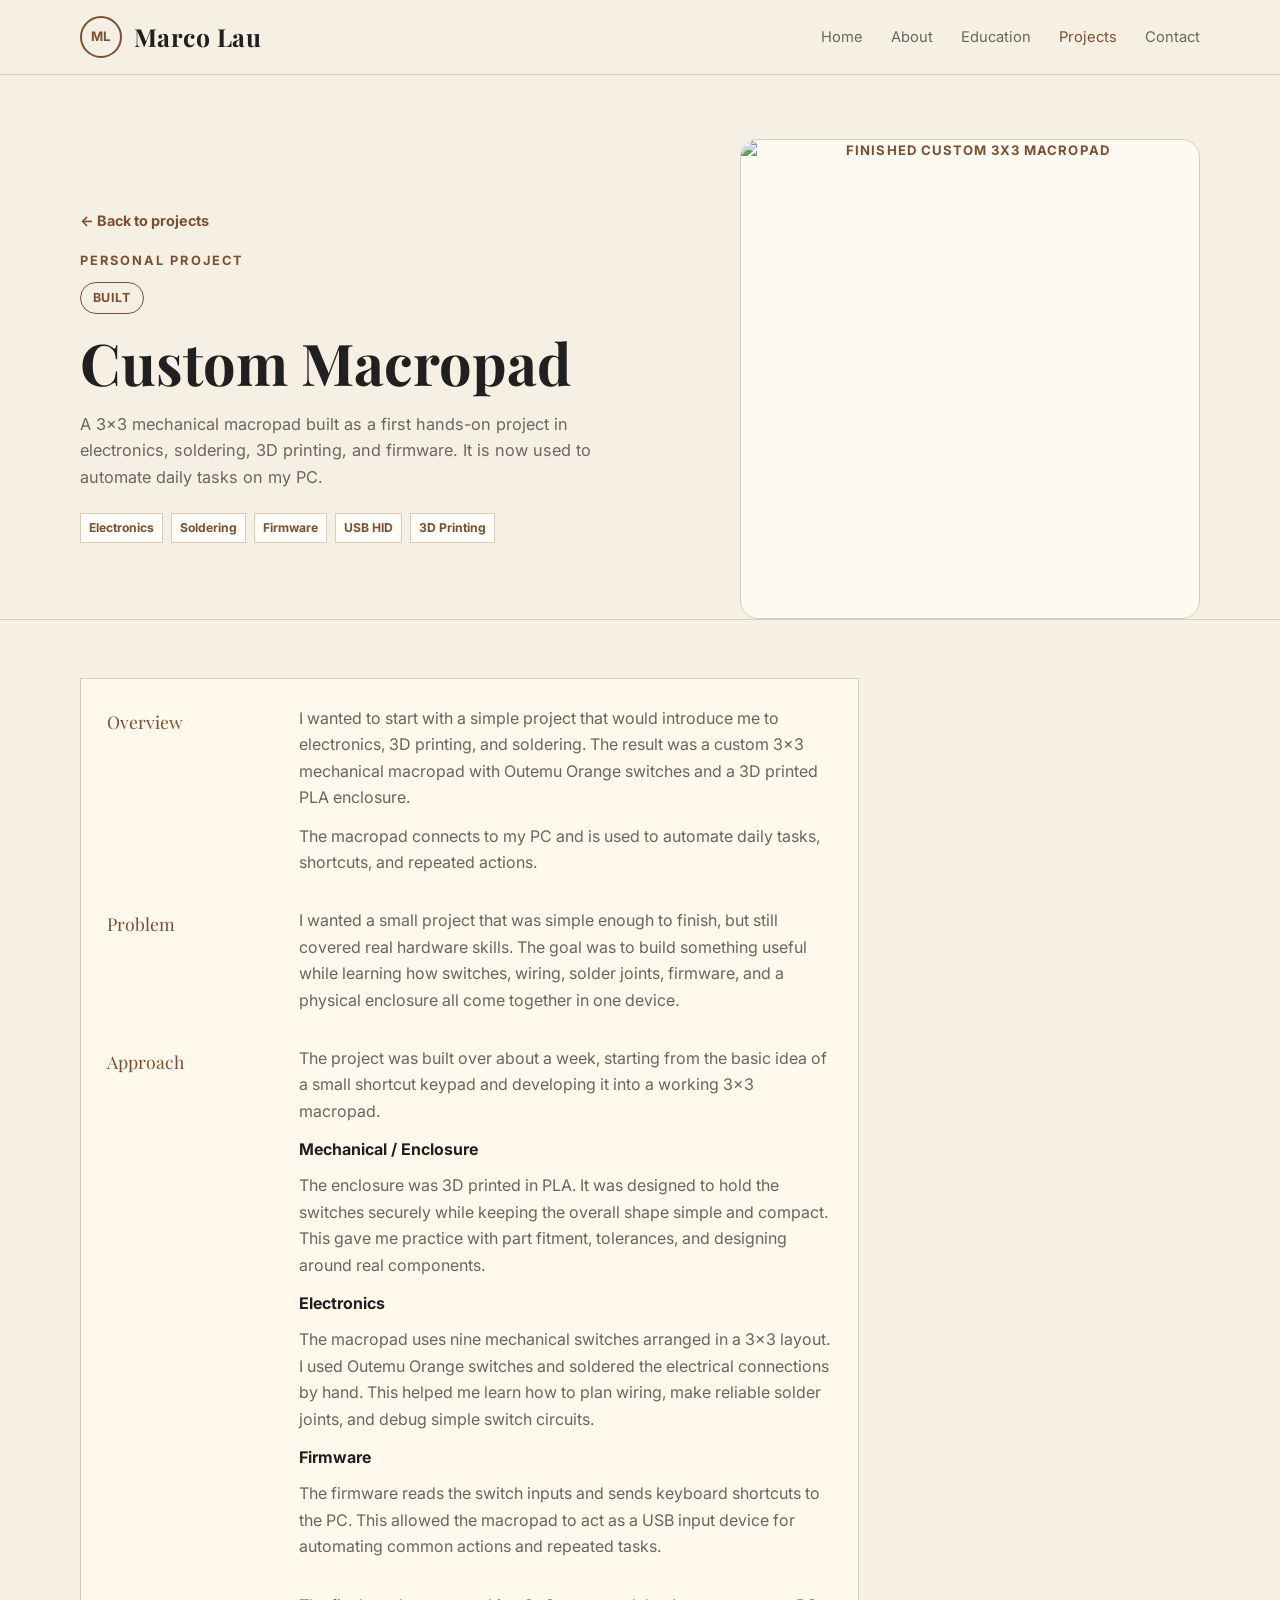
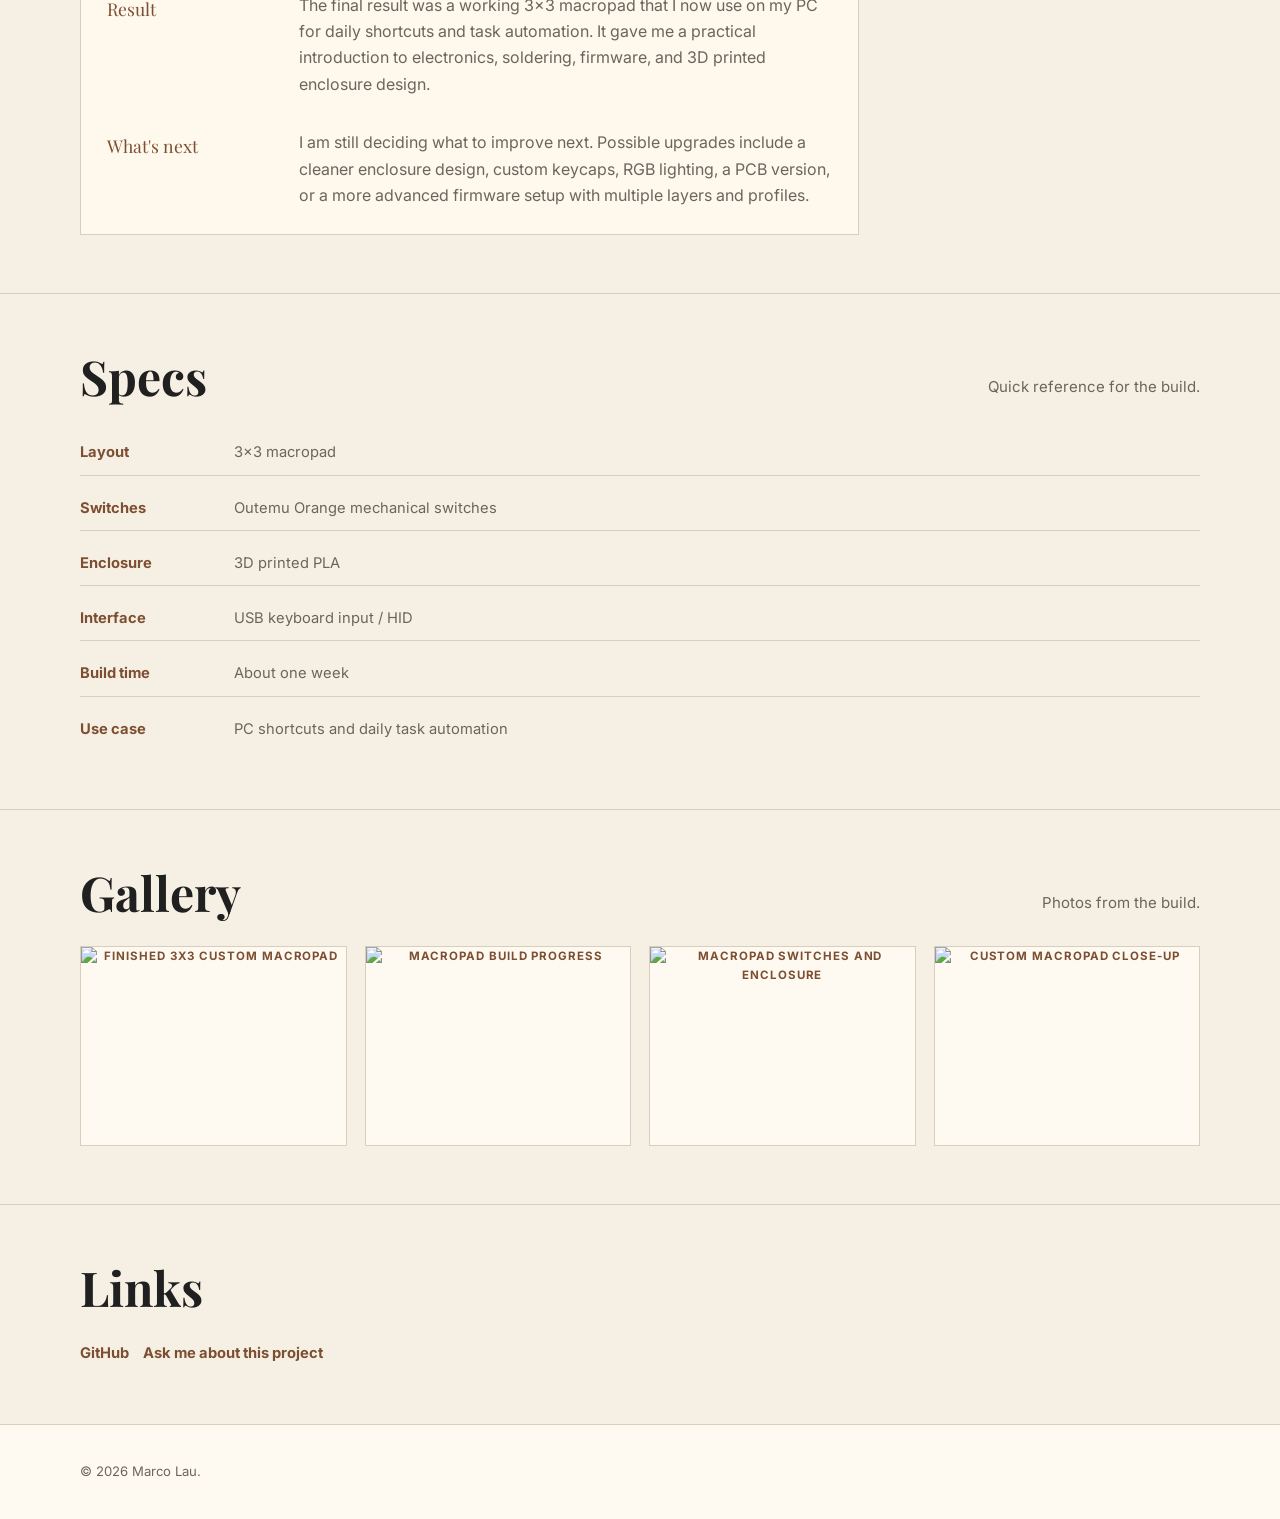
==== macropad.html @ 87a292ca "website files" ====
<!DOCTYPE html>
<html lang="en">
<head>
<meta charset="UTF-8">
<meta name="viewport" content="width=device-width, initial-scale=1.0">
<title>Marco Lau | Custom Macropad</title>
<meta name="description" content="Custom 3x3 macropad build by Marco Lau — electronics, soldering, 3D printing, and firmware.">
<link rel="preconnect" href="https://fonts.googleapis.com">
<link rel="preconnect" href="https://fonts.gstatic.com" crossorigin>
<link href="https://fonts.googleapis.com/css2?family=Inter:wght@400;500;600;700&family=Playfair+Display:wght@600;700&display=swap" rel="stylesheet">
<link rel="stylesheet" href="style.css">
</head>

<body>
  <header class="site-header">
    <div class="wrap nav">
      <a class="brand" href="index.html" aria-label="Home">
        <span class="brand-mark">ML</span>
        <span>Marco Lau</span>
      </a>

      <nav class="nav-links" aria-label="Main navigation">
        <a href="index.html">Home</a>
        <a href="about.html">About</a>
        <a href="education.html">Education</a>
        <a class="active" href="projects.html">Projects</a>
        <a href="contact.html">Contact</a>
      </nav>
    </div>
  </header>

  <main>
<div class="wrap project-hero project-hero-split">
  <div class="project-hero-text">
    <a class="back-link" href="projects.html">&larr; Back to projects</a>

    <div class="kicker">Personal project</div>

    <div class="status-row">
      <span class="status-chip">Built</span>
    </div>

    <h1>Custom Macropad</h1>

    <p class="intro">
      A 3x3 mechanical macropad built as a first hands-on project in electronics,
      soldering, 3D printing, and firmware. It is now used to automate daily tasks
      on my PC.
    </p>

    <div class="tags">
      <span class="tag">Electronics</span>
      <span class="tag">Soldering</span>
      <span class="tag">Firmware</span>
      <span class="tag">USB HID</span>
      <span class="tag">3D Printing</span>
    </div>
  </div>

  <div class="project-hero-image image-hero">
    <img src="MacroPad3.png" alt="Finished custom 3x3 macropad">
  </div>
</div>

    <section>
      <div class="wrap">
        <div class="info-grid">
          <article class="info-card" style="grid-column: span 2;">

            <div class="build-log">

              <div class="build-log-step">
                <div class="build-log-label">Overview</div>
                <div class="build-log-content">
                  <p>
                    I wanted to start with a simple project that would introduce me to
                    electronics, 3D printing, and soldering. The result was a custom
                    3x3 mechanical macropad with Outemu Orange switches and a 3D printed
                    PLA enclosure.
                  </p>
                  <p>
                    The macropad connects to my PC and is used to automate daily tasks,
                    shortcuts, and repeated actions.
                  </p>
                </div>
              </div>

              <div class="build-log-step">
                <div class="build-log-label">Problem</div>
                <div class="build-log-content">
                  <p>
                    I wanted a small project that was simple enough to finish, but still
                    covered real hardware skills. The goal was to build something useful
                    while learning how switches, wiring, solder joints, firmware, and a
                    physical enclosure all come together in one device.
                  </p>
                </div>
              </div>

              <div class="build-log-step">
                <div class="build-log-label">Approach</div>
                <div class="build-log-content">
                  <p>
                    The project was built over about a week, starting from the basic idea
                    of a small shortcut keypad and developing it into a working 3x3 macropad.
                  </p>

                  <h3>Mechanical / Enclosure</h3>
                  <p>
                    The enclosure was 3D printed in PLA. It was designed to hold the switches
                    securely while keeping the overall shape simple and compact. This gave me
                    practice with part fitment, tolerances, and designing around real components.
                  </p>

                  <h3>Electronics</h3>
                  <p>
                    The macropad uses nine mechanical switches arranged in a 3x3 layout. I used
                    Outemu Orange switches and soldered the electrical connections by hand. This
                    helped me learn how to plan wiring, make reliable solder joints, and debug
                    simple switch circuits.
                  </p>

                  <h3>Firmware</h3>
                  <p>
                    The firmware reads the switch inputs and sends keyboard shortcuts to the PC.
                    This allowed the macropad to act as a USB input device for automating common
                    actions and repeated tasks.
                  </p>
                </div>
              </div>

              <div class="build-log-step">
                <div class="build-log-label">Result</div>
                <div class="build-log-content">
                  <p>
                    The final result was a working 3x3 macropad that I now use on my PC for
                    daily shortcuts and task automation. It gave me a practical introduction
                    to electronics, soldering, firmware, and 3D printed enclosure design.
                  </p>
                </div>
              </div>

              <div class="build-log-step">
                <div class="build-log-label">What's next</div>
                <div class="build-log-content">
                  <p>
                    I am still deciding what to improve next. Possible upgrades include a cleaner
                    enclosure design, custom keycaps, RGB lighting, a PCB version, or a more
                    advanced firmware setup with multiple layers and profiles.
                  </p>
                </div>
              </div>

            </div>

          </article>
        </div>
      </div>
    </section>

    <section>
      <div class="wrap">
        <div class="section-title">
          <h2>Specs</h2>
          <p>Quick reference for the build.</p>
        </div>

        <div class="specs-list">
          <div class="spec-row"><strong>Layout</strong><span>3x3 macropad</span></div>
          <div class="spec-row"><strong>Switches</strong><span>Outemu Orange mechanical switches</span></div>
          <div class="spec-row"><strong>Enclosure</strong><span>3D printed PLA</span></div>
          <div class="spec-row"><strong>Interface</strong><span>USB keyboard input / HID</span></div>
          <div class="spec-row"><strong>Build time</strong><span>About one week</span></div>
          <div class="spec-row"><strong>Use case</strong><span>PC shortcuts and daily task automation</span></div>
        </div>
      </div>
    </section>

    <section>
      <div class="wrap">
        <div class="section-title">
          <h2>Gallery</h2>
          <p>Photos from the build.</p>
        </div>

        <div class="gallery-strip detail">
          <div class="gallery-item">
            <img src="MacroPad1.png" alt="Finished 3x3 custom macropad">
          </div>

          <div class="gallery-item">
            <img src="MacroPad2.HEIC" alt="Macropad build progress">
          </div>

          <div class="gallery-item tall">
            <img src="MacroPad3.png" alt="Macropad switches and enclosure">
          </div>

          <div class="gallery-item">
            <img src="MacroPad4.png" alt="Custom macropad close-up">
          </div>
        </div>
      </div>
    </section>

    <section>
      <div class="wrap">
        <div class="section-title">
          <h2>Links</h2>
        </div>

        <div class="project-links-row">
          <a href="https://github.com/laumlaum" target="_blank" rel="noopener">GitHub</a>
          <a href="contact.html">Ask me about this project</a>
        </div>
      </div>
    </section>
  </main>

  <footer>
    <div class="wrap">
      <p class="small-print">© 2026 Marco Lau.</p>
    </div>
  </footer>
</body>
</html>
---- style.css ----
:root{
  --cream:#f6f0e4;
  --paper:#fffaf1;
  --ink:#202020;
  --muted:#6c655d;
  --line:#d9cdbb;
  --accent:#7d4f32;
  --accent-soft:#e6d2bf;
  --card:#fff8ed;
  --maxw:1120px;
}

*{box-sizing:border-box;margin:0;padding:0;}
body{
  font-family:"Inter", system-ui, -apple-system, BlinkMacSystemFont, "Segoe UI", sans-serif;
  background:var(--cream);
  color:var(--ink);
  line-height:1.65;
}
img{max-width:100%;display:block;}
a{color:inherit;text-decoration:none;}

.wrap{
  width:min(var(--maxw), calc(100% - 40px));
  margin:0 auto;
}

.site-header{
  background:var(--cream);
  border-bottom:1px solid var(--line);
  position:sticky;
  top:0;
  z-index:20;
}
.nav{
  min-height:74px;
  display:flex;
  align-items:center;
  justify-content:space-between;
  gap:24px;
}
.brand{
  display:flex;
  align-items:center;
  gap:12px;
  font-family:"Playfair Display", serif;
  font-size:1.55rem;
  font-weight:700;
  letter-spacing:0.02em;
}
.brand-mark{
  width:42px;
  height:42px;
  border:2px solid var(--accent);
  border-radius:999px;
  display:grid;
  place-items:center;
  color:var(--accent);
  font-family:"Inter", sans-serif;
  font-size:.82rem;
  font-weight:700;
}
.nav-links{
  display:flex;
  align-items:center;
  gap:28px;
  font-size:.92rem;
  color:var(--muted);
}
.nav-links a:hover,
.nav-links a:focus-visible,
.nav-links a.active{
  color:var(--accent);
}
.nav-links a:focus-visible{
  outline:2px solid var(--accent);
  outline-offset:4px;
}

main{min-height:calc(100vh - 260px);}

.hero{
  padding:64px 0 58px;
}
.hero-grid{
  display:grid;
  grid-template-columns:0.95fr 1.05fr;
  gap:52px;
  align-items:center;
}
.hero-photo{
  aspect-ratio:4/5;
  background:linear-gradient(135deg, #ddc6ac, #f4e7d6);
  border:1px solid var(--line);
  position:relative;
  overflow:hidden;
}
.hero-photo::before{
  content:"";
  position:absolute;
  inset:28px;
  border:1px solid rgba(125,79,50,.45);
}
.photo-placeholder{
  position:absolute;
  inset:0;
  display:grid;
  place-items:center;
  text-align:center;
  color:var(--accent);
  font-weight:700;
  letter-spacing:.08em;
  font-size:.78rem;
  text-transform:uppercase;
  padding:24px;
}
.kicker{
  text-transform:uppercase;
  letter-spacing:.16em;
  color:var(--accent);
  font-size:.8rem;
  font-weight:700;
  margin-bottom:12px;
}
.hero h1,
.page-title h1{
  font-family:"Playfair Display", serif;
  font-size:clamp(2.5rem, 6vw, 4.8rem);
  line-height:.98;
  margin-bottom:24px;
}
.hero h1 span,
.page-title h1 span{
  display:block;
  color:var(--accent);
}
.intro{
  color:var(--muted);
  max-width:58ch;
  font-size:1.02rem;
  margin-bottom:22px;
}
.quick-links{
  display:flex;
  flex-wrap:wrap;
  gap:12px;
  margin-top:28px;
}
.button{
  border:1px solid var(--accent);
  background:var(--accent);
  color:#fffaf1;
  padding:11px 18px;
  font-weight:700;
  font-size:.88rem;
}
.button.secondary{
  background:transparent;
  color:var(--accent);
}
.button:hover{transform:translateY(-1px);}

.page-title{
  padding:64px 0 34px;
}
.page-title p{
  color:var(--muted);
  max-width:64ch;
  font-size:1.06rem;
}

section{
  padding:58px 0;
  border-top:1px solid var(--line);
}
.section-title{
  display:flex;
  align-items:flex-end;
  justify-content:space-between;
  gap:18px;
  margin-bottom:30px;
}
.section-title h2{
  font-family:"Playfair Display", serif;
  font-size:clamp(2rem, 4vw, 3rem);
  line-height:1;
}
.section-title p{
  color:var(--muted);
  max-width:42ch;
  font-size:.94rem;
}

.about-card{
  background:var(--paper);
  border:1px solid var(--line);
  padding:30px;
  display:grid;
  grid-template-columns:1.2fr .8fr;
  gap:34px;
}
.about-card p{color:var(--muted);margin-bottom:16px;}
.about-card strong{color:var(--ink);}
.side-note{
  background:var(--accent-soft);
  padding:24px;
  border:1px solid #c7aa8c;
}
.side-note h3{
  font-size:1rem;
  margin-bottom:12px;
  color:var(--accent);
  text-transform:uppercase;
  letter-spacing:.08em;
}
.side-note ul{padding-left:18px;color:var(--muted);}

.info-grid{
  display:grid;
  grid-template-columns:1.15fr .85fr .85fr;
  gap:18px;
}
.info-grid.two{
  grid-template-columns:1fr 1fr;
}
.info-card{
  background:var(--card);
  border:1px solid var(--line);
  padding:26px;
}
.info-card h3{
  font-family:"Playfair Display", serif;
  font-size:1.55rem;
  margin-bottom:14px;
}
.entry{margin-bottom:18px;}
.entry:last-child{margin-bottom:0;}
.entry strong{display:block;}
.entry span{display:block;color:var(--muted);font-size:.93rem;}
.plain-list{list-style:none;display:grid;gap:8px;color:var(--muted);}
.plain-list li::before{content:"— ";color:var(--accent);font-weight:700;}

.project-grid{
  display:grid;
  grid-template-columns:repeat(3, 1fr);
  gap:20px;
}
.project-card{
  background:var(--paper);
  border:1px solid var(--line);
  overflow:hidden;
}
.project-image{
  aspect-ratio:1/1;
  background:linear-gradient(135deg, #d8c0a5, #f8ead7);
  border-bottom:1px solid var(--line);
  display:grid;
  place-items:center;
  color:var(--accent);
  text-align:center;
  font-size:.78rem;
  font-weight:700;
  letter-spacing:.1em;
  text-transform:uppercase;
  padding:20px;
}
.project-card:nth-child(2) .project-image{background:linear-gradient(135deg, #d9d6c5, #f7efe3);}
.project-card:nth-child(3) .project-image{background:linear-gradient(135deg, #c9b59f, #f0dbc6);}
.project-body{padding:22px;}
.project-body h3{
  font-family:"Playfair Display", serif;
  font-size:1.42rem;
  margin-bottom:8px;
}
.project-body p{color:var(--muted);font-size:.93rem;margin-bottom:14px;}
.tags{display:flex;flex-wrap:wrap;gap:8px;}
.tag{
  border:1px solid var(--line);
  background:#fffdf8;
  color:var(--accent);
  padding:4px 8px;
  font-size:.76rem;
  font-weight:700;
}

.gallery-strip{
  display:grid;
  grid-template-columns:repeat(4, 1fr);
  gap:14px;
}
.gallery-item{
  aspect-ratio:4/3;
  background:var(--accent-soft);
  border:1px solid var(--line);
  display:grid;
  place-items:center;
  color:var(--accent);
  text-align:center;
  font-size:.72rem;
  font-weight:700;
  letter-spacing:.08em;
  text-transform:uppercase;
  padding:16px;
}

.contact-panel{
  background:var(--paper);
  border:1px solid var(--line);
  padding:32px;
  display:grid;
  grid-template-columns:1fr 1fr;
  gap:30px;
}
.contact-links{
  display:grid;
  gap:10px;
  justify-items:start;
}
.contact-links a{
  color:var(--accent);
  font-weight:700;
  border-bottom:1px solid transparent;
}
.contact-links a:hover{border-color:var(--accent);}

footer{
  padding:36px 0;
  border-top:1px solid var(--line);
  background:var(--paper);
}
.small-print{
  color:var(--muted);
  font-size:.82rem;
}

@media (max-width:860px){
  .hero-grid,.about-card,.info-grid,.info-grid.two,.project-grid,.contact-panel{grid-template-columns:1fr;}
  .hero{padding-top:42px;}
  .nav{align-items:flex-start;flex-direction:column;padding:18px 0;}
  .nav-links{flex-wrap:wrap;gap:14px 20px;}
  .section-title{align-items:flex-start;flex-direction:column;}
  .gallery-strip{grid-template-columns:repeat(2,1fr);}
}
@media (max-width:520px){
  .wrap{width:min(100% - 28px, var(--maxw));}
  .brand{font-size:1.3rem;}
  .nav-links{font-size:.85rem;}
  .about-card,.info-card,.project-body,.contact-panel{padding:20px;}
}
/* ---------- PROJECT DETAIL PAGE ---------- */
.project-hero{
  padding:64px 0 0;
}
.project-hero .kicker{margin-bottom:10px;}
.project-hero h1{
  font-family:"Playfair Display", serif;
  font-size:clamp(2.2rem, 5vw, 3.6rem);
  line-height:1.05;
  margin-bottom:18px;
}
.project-hero .status-row{
  display:flex;
  align-items:center;
  gap:14px;
  margin-bottom:18px;
  flex-wrap:wrap;
}
.status-chip{
  font-size:.78rem;
  font-weight:700;
  letter-spacing:.04em;
  text-transform:uppercase;
  padding:5px 12px;
  border-radius:20px;
  border:1px solid var(--accent);
  color:var(--accent);
}
.project-hero .tags{margin-bottom:8px;}
.project-hero-image{
  aspect-ratio:16/7;
  background:linear-gradient(135deg, #d8c0a5, #f8ead7);
  border:1px solid var(--line);
  display:grid;
  place-items:center;
  color:var(--accent);
  text-align:center;
  font-size:.82rem;
  font-weight:700;
  letter-spacing:.08em;
  text-transform:uppercase;
  margin-top:30px;
}

.build-log{
  display:grid;
  grid-template-columns:160px 1fr;
  gap:32px;
}
.build-log-step{
  display:contents;
}
.build-log-label{
  font-family:"Playfair Display", serif;
  font-size:1.1rem;
  color:var(--accent);
  padding-top:2px;
}
.build-log-content{
  padding-bottom:36px;
  border-bottom:1px solid var(--line);
  margin-bottom:36px;
  color:var(--muted);
}
.build-log-content:last-of-type{
  border-bottom:none;
  margin-bottom:0;
  padding-bottom:0;
}
.build-log-content h3{
  font-family:"Inter", sans-serif;
  font-size:1rem;
  font-weight:700;
  color:var(--ink);
  margin-bottom:10px;
}
.build-log-content p{margin-bottom:12px;}
.build-log-content p:last-child{margin-bottom:0;}

.specs-list{
  display:grid;
  gap:10px;
}
.specs-list .spec-row{
  display:grid;
  grid-template-columns:140px 1fr;
  gap:14px;
  font-size:.92rem;
  padding:10px 0;
  border-bottom:1px solid var(--line);
}
.specs-list .spec-row:last-child{border-bottom:none;}
.specs-list .spec-row strong{color:var(--accent);}
.specs-list .spec-row span{color:var(--muted);}

.back-link{
  display:inline-flex;
  align-items:center;
  gap:6px;
  color:var(--accent);
  font-weight:700;
  font-size:.9rem;
  margin-bottom:18px;
}
.back-link:hover{text-decoration:underline;}

.project-links-row{
  display:flex;
  gap:14px;
  flex-wrap:wrap;
  margin-top:8px;
}
.project-links-row a{
  font-weight:700;
  color:var(--accent);
  border-bottom:1px solid transparent;
  font-size:.92rem;
}
.project-links-row a:hover{border-color:var(--accent);}

@media (max-width:760px){
  .build-log{grid-template-columns:1fr;gap:8px;}
  .build-log-label{padding-top:0;}
  .specs-list .spec-row{grid-template-columns:1fr;gap:2px;}
  .gallery-strip.detail{grid-template-columns:repeat(2,1fr);}
}

/* Make project cards clickable while preserving existing card visuals */
a.project-card-link{
  display:block;
  color:inherit;
}
a.project-card-link .project-card{
  transition: transform .15s ease, box-shadow .15s ease;
}
a.project-card-link:hover .project-card{
  transform: translateY(-3px);
  box-shadow: 0 8px 20px rgba(32,32,32,0.08);
}

.timeline-item {
  margin-bottom: 1.0rem;
}

.timeline {
  display: flex;
  flex-direction: column;
  gap: 0.5rem;
}

.image-hero {
  overflow: hidden;
  padding: 0;
}

.image-hero img {
  width: 100%;
  height: 100%;
  display: block;
  object-fit: contain;
}

.project-hero-split { 
  display: grid;
  grid-template-columns: 1fr 460px;
  gap: 3rem;
  align-items: center;
}

.project-hero-text {
  max-width: 760px;
}

.project-hero-split .project-hero-image {
  width: 100%;
  height: 480px;
  margin: 0;
  border-radius: 18px;
  overflow: hidden;
  background: var(--paper);
}

.project-hero-split .project-hero-image img {
  width: 100%;
  height: 100%;
  object-fit: contain;
}

@media (max-width: 900px) {
  .project-hero-split {
    grid-template-columns: 1fr;
  }

  .project-hero-split .project-hero-image {
    height: 320px;
  }
}

.gallery-strip.detail {
  display: grid;
  grid-template-columns: repeat(4, 1fr);
  gap: 18px;
  align-items: stretch;
}

.gallery-strip.detail .gallery-item {
  aspect-ratio: 4 / 3;
  padding: 0;
  overflow: hidden;
  background: var(--paper);
  border: 1px solid var(--line);
  display: block;
}

.gallery-strip.detail .gallery-item.tall {
  aspect-ratio: 4 / 3;
}

.gallery-strip.detail .gallery-item img {
  width: 100%;
  height: 100%;
  display: block;
  object-fit: cover;
}

@media (max-width: 900px) {
  .gallery-strip.detail {
    grid-template-columns: repeat(2, 1fr);
  }
}

@media (max-width: 520px) {
  .gallery-strip.detail {
    grid-template-columns: 1fr;
  }
}
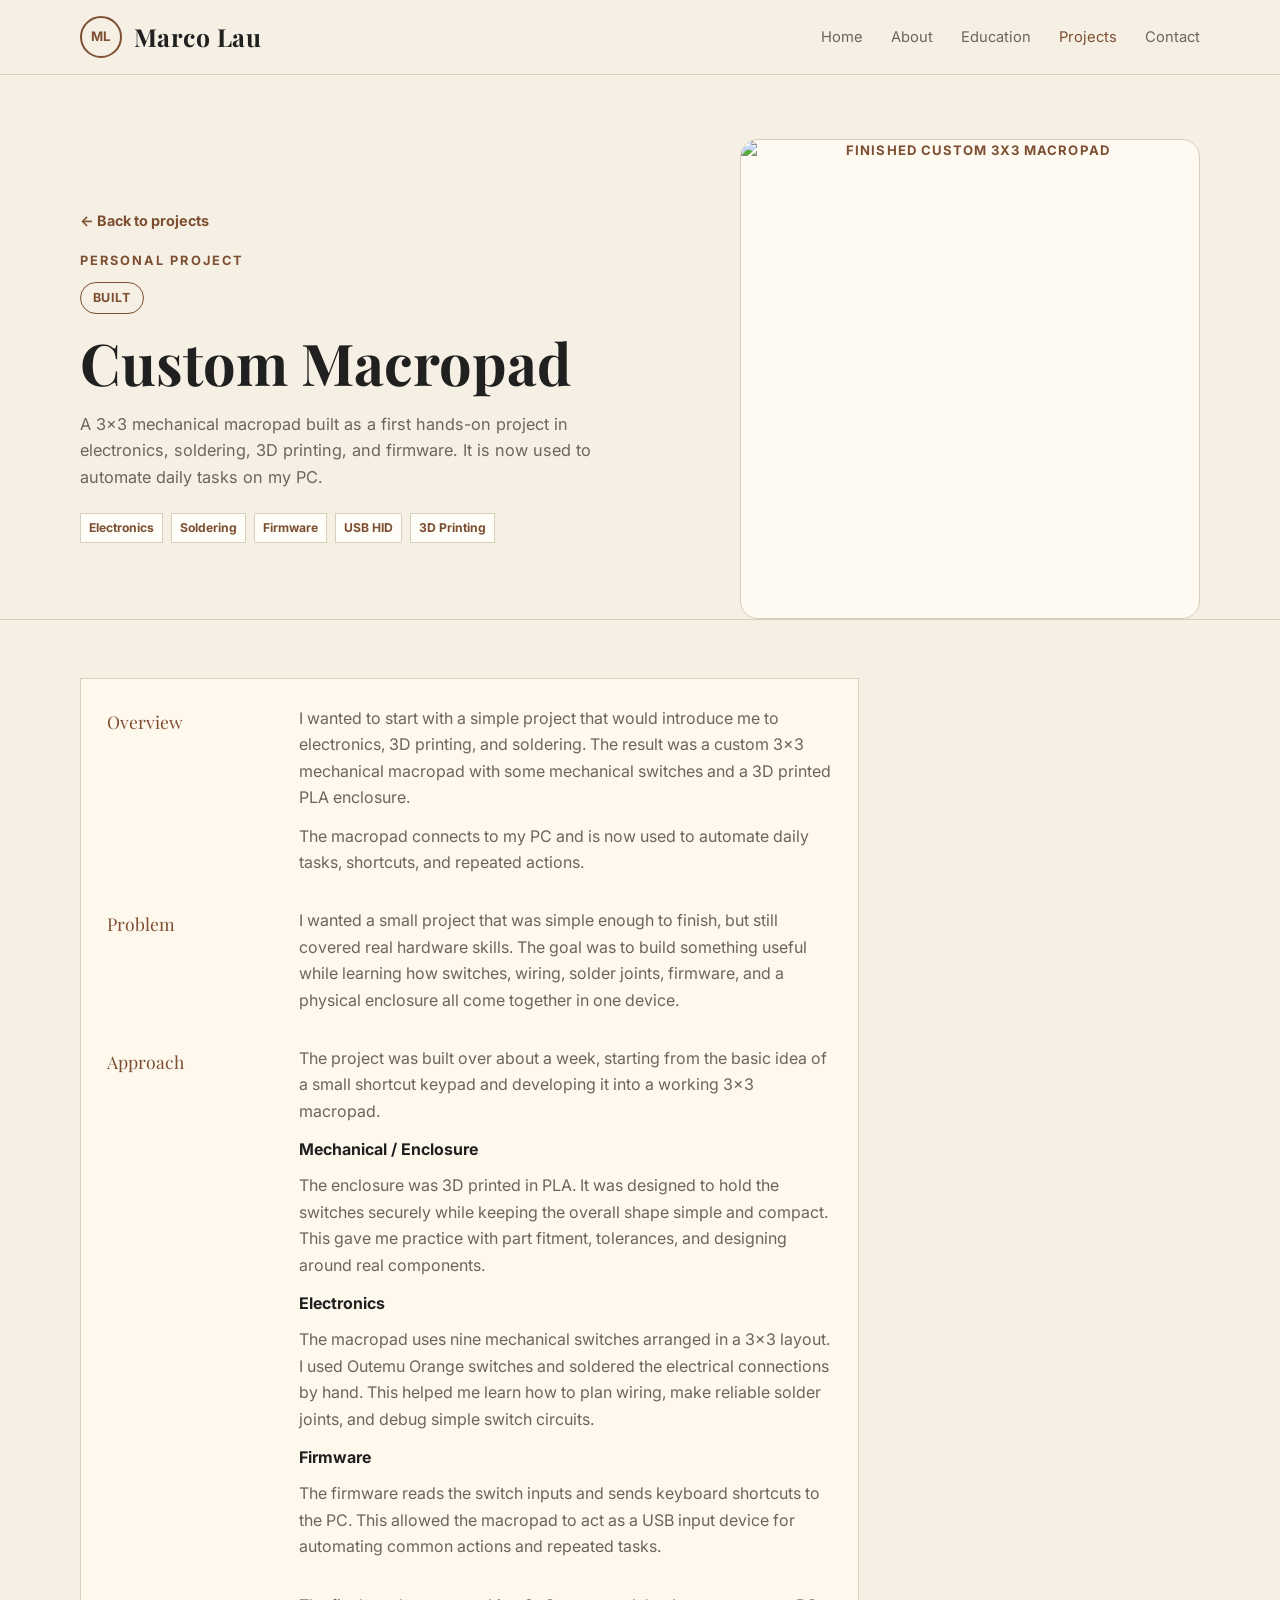
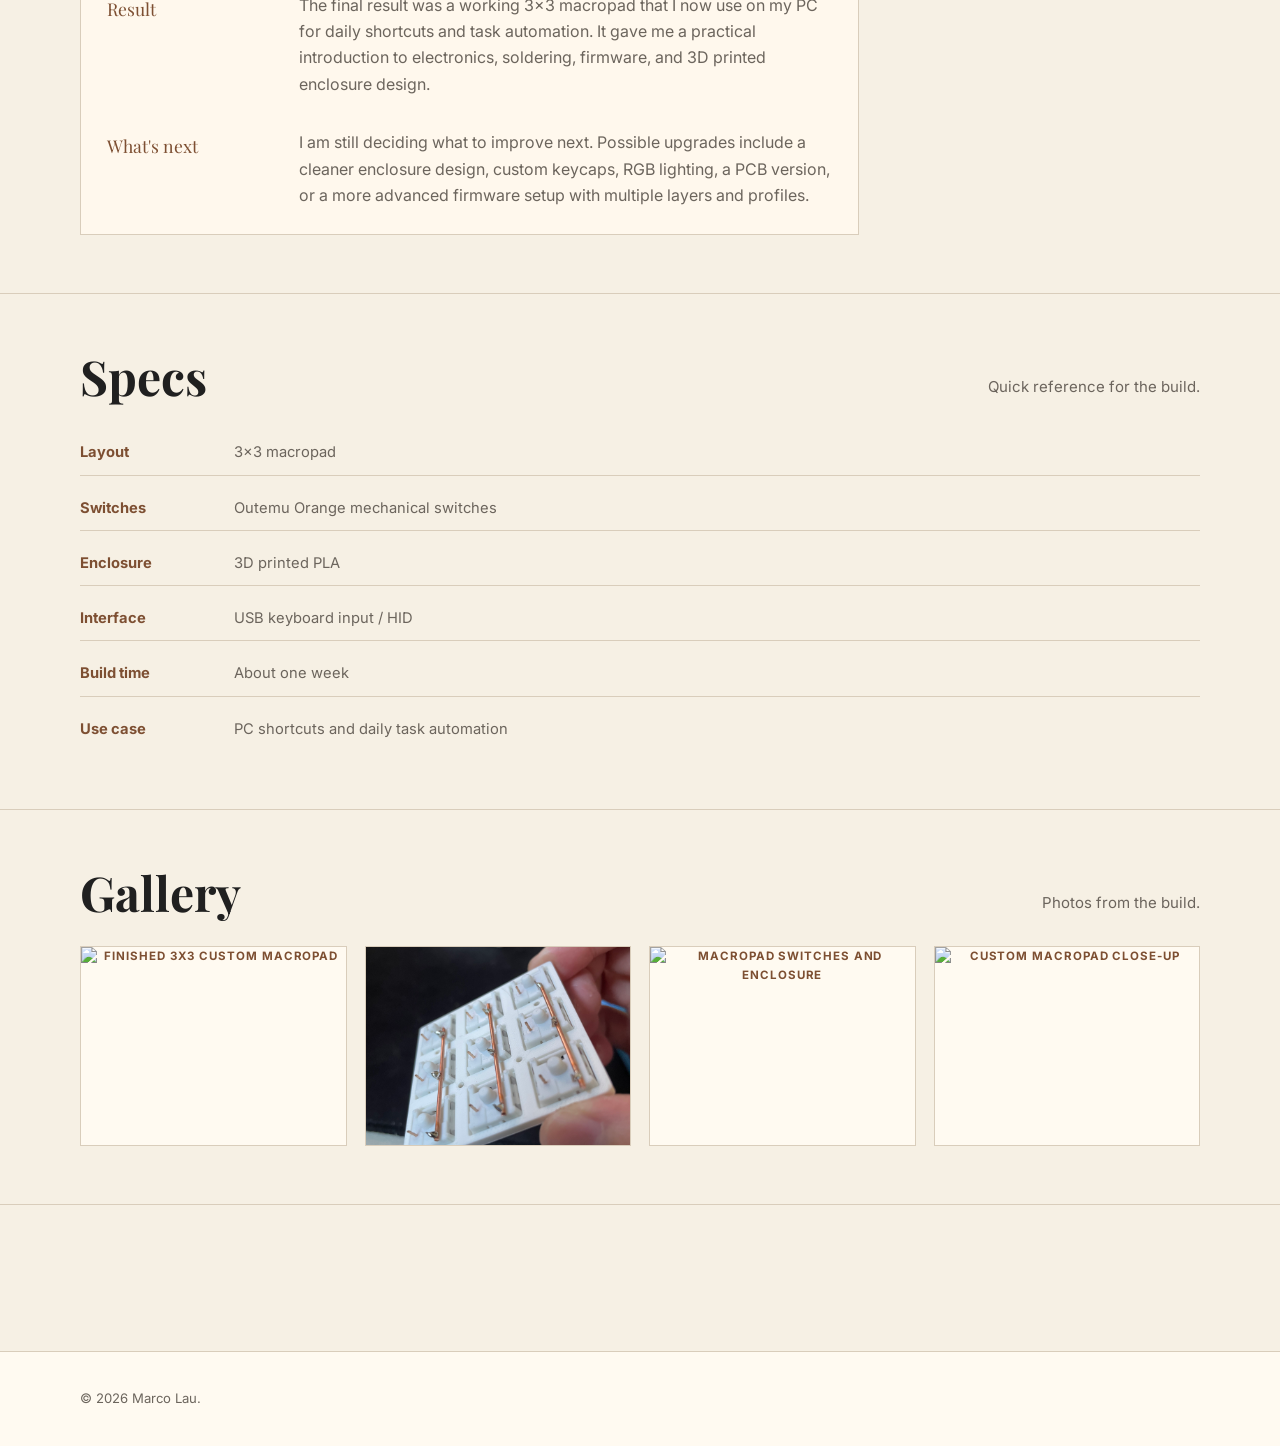
==== commit 2897c05e: "update furuta page" ====
--- a/macropad.html
+++ b/macropad.html
@@ -75,11 +75,11 @@
                   <p>
                     I wanted to start with a simple project that would introduce me to
                     electronics, 3D printing, and soldering. The result was a custom
-                    3x3 mechanical macropad with Outemu Orange switches and a 3D printed
+                    3x3 mechanical macropad with some mechanical switches and a 3D printed
                     PLA enclosure.
                   </p>
                   <p>
-                    The macropad connects to my PC and is used to automate daily tasks,
+                    The macropad connects to my PC and is now used to automate daily tasks,
                     shortcuts, and repeated actions.
                   </p>
                 </div>
@@ -189,7 +189,7 @@
           </div>
 
           <div class="gallery-item">
-            <img src="MacroPad2.HEIC" alt="Macropad build progress">
+            <img src="MacroPad2.jpg" alt="Macropad build progress">
           </div>
 
           <div class="gallery-item tall">
@@ -206,14 +206,7 @@
     <section>
       <div class="wrap">
         <div class="section-title">
-          <h2>Links</h2>
-        </div>
-
-        <div class="project-links-row">
-          <a href="https://github.com/laumlaum" target="_blank" rel="noopener">GitHub</a>
-          <a href="contact.html">Ask me about this project</a>
-        </div>
-      </div>
+
     </section>
   </main>
 
--- a/style.css
+++ b/style.css
@@ -582,4 +582,60 @@
   .gallery-strip.detail {
     grid-template-columns: 1fr;
   }
+}
+
+
+/* ---------- FURUTA HERO VIDEO ---------- */
+.video-hero {
+  position: relative;
+  background: var(--paper);
+  padding: 0;
+  overflow: hidden;
+}
+
+.video-hero video {
+  width: 100%;
+  height: 100%;
+  display: block;
+  object-fit: cover;
+  background: #111;
+}
+
+.video-hero::after {
+  content: "Demo video";
+  position: absolute;
+  left: 14px;
+  bottom: 14px;
+  background: rgba(0, 0, 0, 0.72);
+  color: #fffaf1;
+  font-size: .72rem;
+  font-weight: 700;
+  letter-spacing: .08em;
+  text-transform: uppercase;
+  padding: 6px 10px;
+  pointer-events: none;
+}
+
+.project-hero-split .video-hero {
+  height: 480px;
+}
+
+@media (max-width: 900px) {
+  .project-hero-split .video-hero {
+    height: 320px;
+  }
+}
+
+.video-hero,
+.youtube-hero {
+  padding: 0;
+  overflow: hidden;
+  background: var(--paper);
+}
+
+.youtube-hero iframe {
+  width: 100%;
+  height: 100%;
+  border: 0;
+  display: block;
 }
